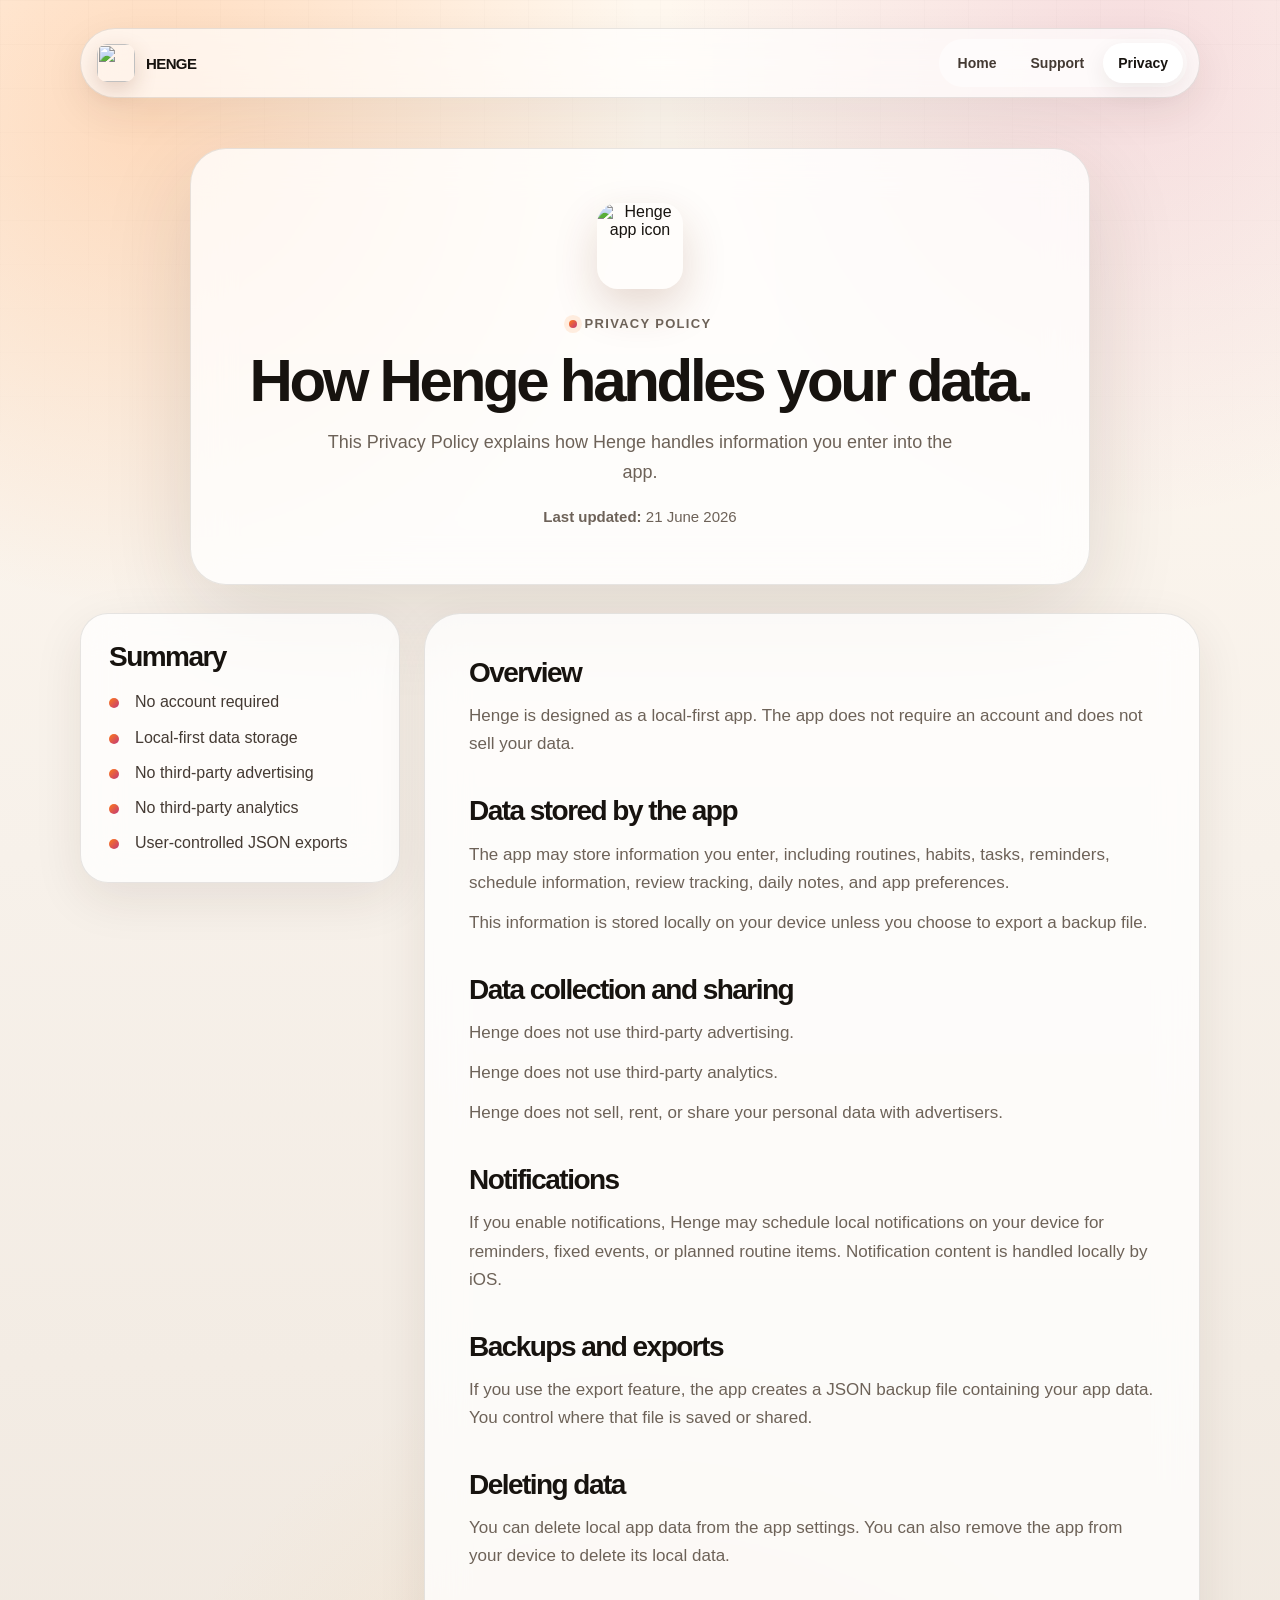
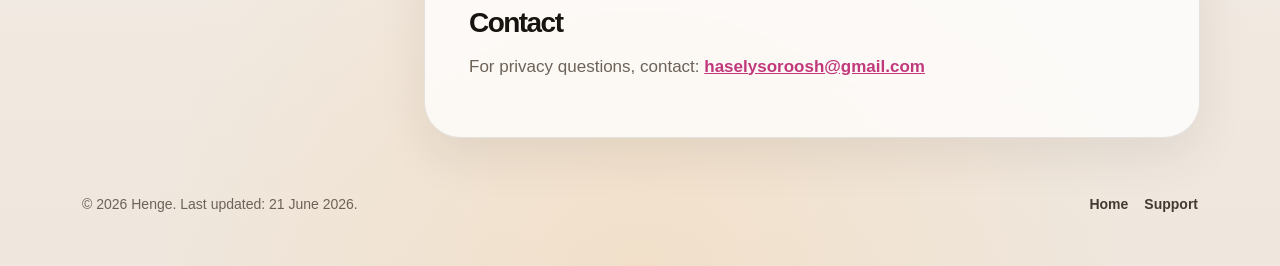
==== privacy.html @ 67170b32 "Improve Henge website UI and UX" ====
<!doctype html>
<html lang="en">
<head>
  <meta charset="utf-8">
  <meta name="viewport" content="width=device-width, initial-scale=1">

  <title>Henge Privacy Policy</title>
  <meta name="description" content="Privacy policy for Henge, a routine assistant app.">

  <link rel="stylesheet" href="style.css">
  <link rel="icon" href="assets/favicon.ico">
  <link rel="apple-touch-icon" href="assets/apple-touch-icon.png">
  <link rel="manifest" href="site.webmanifest">

  <meta property="og:title" content="Henge Privacy Policy">
  <meta property="og:description" content="Privacy policy for Henge, a routine assistant app.">
  <meta property="og:image" content="assets/og-image.png">
  <meta property="og:type" content="website">

  <meta name="theme-color" content="#fff8ef">
</head>
<body>
  <a class="skip-link" href="#main">Skip to content</a>

  <div class="site-shell">
    <header class="site-header">
      <a class="brand" href="index.html" aria-label="Henge home">
        <img src="assets/henge-icon.png" alt="" class="brand-icon">
        <span>HENGE</span>
      </a>

      <nav class="site-nav" aria-label="Main navigation">
        <a href="index.html">Home</a>
        <a href="support.html">Support</a>
        <a aria-current="page" href="privacy.html">Privacy</a>
      </nav>
    </header>

    <main id="main">
      <section class="subpage-hero policy-hero">
        <img class="page-icon" src="assets/henge-icon.png" alt="Henge app icon">
        <p class="eyebrow">Privacy Policy</p>
        <h1>How Henge handles your data.</h1>
        <p>This Privacy Policy explains how Henge handles information you enter into the app.</p>
        <p class="last-updated"><strong>Last updated:</strong> 21 June 2026</p>
      </section>

      <section class="policy-layout">
        <aside class="policy-summary" aria-label="Privacy summary">
          <h2>Summary</h2>
          <ul>
            <li>No account required</li>
            <li>Local-first data storage</li>
            <li>No third-party advertising</li>
            <li>No third-party analytics</li>
            <li>User-controlled JSON exports</li>
          </ul>
        </aside>

        <article class="policy-card">
          <h2>Overview</h2>
          <p>Henge is designed as a local-first app. The app does not require an account and does not sell your data.</p>

          <h2>Data stored by the app</h2>
          <p>The app may store information you enter, including routines, habits, tasks, reminders, schedule information, review tracking, daily notes, and app preferences.</p>
          <p>This information is stored locally on your device unless you choose to export a backup file.</p>

          <h2>Data collection and sharing</h2>
          <p>Henge does not use third-party advertising.</p>
          <p>Henge does not use third-party analytics.</p>
          <p>Henge does not sell, rent, or share your personal data with advertisers.</p>

          <h2>Notifications</h2>
          <p>If you enable notifications, Henge may schedule local notifications on your device for reminders, fixed events, or planned routine items. Notification content is handled locally by iOS.</p>

          <h2>Backups and exports</h2>
          <p>If you use the export feature, the app creates a JSON backup file containing your app data. You control where that file is saved or shared.</p>

          <h2>Deleting data</h2>
          <p>You can delete local app data from the app settings. You can also remove the app from your device to delete its local data.</p>

          <h2>Contact</h2>
          <p>For privacy questions, contact: <a href="mailto:haselysoroosh@gmail.com">haselysoroosh@gmail.com</a></p>
        </article>
      </section>
    </main>

    <footer class="site-footer">
      <p>© 2026 Henge. Last updated: 21 June 2026.</p>
      <div>
        <a href="index.html">Home</a>
        <a href="support.html">Support</a>
      </div>
    </footer>
  </div>
</body>
</html>
---- style.css ----
:root {
  color-scheme: light;
  --page: #f7f1ea;
  --page-warm: #fff8ef;
  --surface: rgba(255, 255, 255, 0.76);
  --surface-solid: #ffffff;
  --surface-muted: rgba(255, 247, 237, 0.72);
  --text: #17130f;
  --muted: #6d6258;
  --muted-strong: #443a33;
  --line: rgba(42, 31, 22, 0.11);
  --line-strong: rgba(42, 31, 22, 0.18);
  --accent: #ff7a18;
  --accent-2: #c1387b;
  --accent-3: #5b2cab;
  --success: #2f8b61;
  --shadow: 0 28px 90px rgba(55, 36, 22, 0.14);
  --soft-shadow: 0 16px 50px rgba(55, 36, 22, 0.09);
  --radius-xl: 36px;
  --radius-lg: 28px;
  --radius-md: 20px;
  --content: 1120px;
}

* {
  box-sizing: border-box;
}

html {
  min-height: 100%;
  background: var(--page);
  scroll-behavior: smooth;
}

body {
  margin: 0;
  min-height: 100%;
  color: var(--text);
  font-family: -apple-system, BlinkMacSystemFont, "SF Pro Display", "SF Pro Text", "Segoe UI", sans-serif;
  text-rendering: optimizeLegibility;
  background:
    radial-gradient(circle at 12% 6%, rgba(255, 122, 24, 0.24), transparent 31rem),
    radial-gradient(circle at 88% 3%, rgba(193, 56, 123, 0.14), transparent 29rem),
    radial-gradient(circle at 50% 100%, rgba(255, 184, 94, 0.16), transparent 32rem),
    linear-gradient(180deg, #fff8ef 0%, #f7f1ea 46%, #efe7de 100%);
}

body::before {
  content: "";
  position: fixed;
  inset: 0;
  pointer-events: none;
  opacity: 0.45;
  background-image: linear-gradient(rgba(23, 19, 15, 0.04) 1px, transparent 1px), linear-gradient(90deg, rgba(23, 19, 15, 0.04) 1px, transparent 1px);
  background-size: 44px 44px;
  mask-image: linear-gradient(to bottom, rgba(0, 0, 0, 0.75), transparent 72%);
}

img {
  max-width: 100%;
}

a {
  color: inherit;
}

.skip-link {
  position: absolute;
  left: 16px;
  top: -80px;
  z-index: 10;
  padding: 10px 14px;
  border-radius: 999px;
  color: #fff;
  background: var(--text);
  text-decoration: none;
}

.skip-link:focus {
  top: 16px;
}

.site-shell {
  position: relative;
  width: min(var(--content), calc(100% - 48px));
  margin: 0 auto;
  padding: 28px 0 54px;
}

.site-header {
  position: sticky;
  top: 16px;
  z-index: 5;
  display: flex;
  align-items: center;
  justify-content: space-between;
  gap: 20px;
  min-height: 64px;
  margin-bottom: 50px;
  padding: 10px 12px 10px 16px;
  border: 1px solid var(--line);
  border-radius: 999px;
  background: rgba(255, 255, 255, 0.66);
  box-shadow: 0 14px 42px rgba(55, 36, 22, 0.08);
  backdrop-filter: blur(22px);
}

.brand {
  display: inline-flex;
  align-items: center;
  gap: 11px;
  min-width: 0;
  color: var(--text);
  text-decoration: none;
  font-size: 15px;
  font-weight: 900;
  letter-spacing: -0.04em;
}

.brand-icon {
  width: 38px;
  height: 38px;
  flex: 0 0 auto;
  object-fit: cover;
  border-radius: 10px;
  box-shadow: 0 8px 22px rgba(119, 49, 18, 0.20);
}

.site-nav {
  display: flex;
  align-items: center;
  gap: 4px;
  padding: 4px;
  border-radius: 999px;
  background: rgba(255, 255, 255, 0.52);
}

.site-nav a {
  display: inline-flex;
  align-items: center;
  justify-content: center;
  min-height: 40px;
  padding: 0 15px;
  border-radius: 999px;
  color: var(--muted-strong);
  text-decoration: none;
  font-size: 14px;
  font-weight: 700;
  white-space: nowrap;
}

.site-nav a:hover,
.site-nav a[aria-current="page"] {
  color: var(--text);
  background: var(--surface-solid);
  box-shadow: 0 8px 22px rgba(55, 36, 22, 0.08);
}

.hero {
  display: grid;
  grid-template-columns: minmax(0, 1.05fr) minmax(360px, 0.95fr);
  gap: 32px;
  align-items: stretch;
  margin-bottom: 26px;
}

.hero-copy,
.hero-visual,
.feature-strip,
.info-card,
.privacy-band,
.final-cta,
.subpage-hero,
.contact-card,
.policy-card,
.policy-summary,
.faq-card {
  border: 1px solid var(--line);
  background: var(--surface);
  box-shadow: var(--soft-shadow);
  backdrop-filter: blur(20px);
}

.hero-copy {
  min-height: 620px;
  padding: 58px;
  border-radius: var(--radius-xl);
  box-shadow: var(--shadow);
}

.eyebrow {
  display: inline-flex;
  align-items: center;
  gap: 8px;
  margin: 0 0 18px;
  color: var(--accent-2);
  font-size: 13px;
  font-weight: 850;
  letter-spacing: 0.10em;
  text-transform: uppercase;
}

.eyebrow::before {
  content: "";
  width: 8px;
  height: 8px;
  border-radius: 999px;
  background: linear-gradient(135deg, var(--accent), var(--accent-2));
  box-shadow: 0 0 0 5px rgba(255, 122, 24, 0.12);
}

h1,
h2,
h3,
p {
  margin-top: 0;
}

h1,
h2,
h3 {
  letter-spacing: -0.055em;
  color: var(--text);
}

.hero h1 {
  max-width: 720px;
  margin-bottom: 24px;
  font-size: clamp(56px, 8vw, 92px);
  line-height: 0.9;
  font-weight: 950;
}

.hero-text {
  max-width: 650px;
  margin-bottom: 34px;
  color: var(--muted);
  font-size: 20px;
  line-height: 1.55;
}

.hero-actions {
  display: flex;
  flex-wrap: wrap;
  gap: 12px;
  margin-bottom: 44px;
}

.button {
  display: inline-flex;
  align-items: center;
  justify-content: center;
  min-height: 50px;
  padding: 0 22px;
  border-radius: 999px;
  text-decoration: none;
  font-size: 15px;
  font-weight: 820;
  transition: transform 160ms ease, box-shadow 160ms ease, background 160ms ease;
}

.button:hover {
  transform: translateY(-1px);
}

.button.primary {
  color: #fff;
  background: linear-gradient(135deg, var(--accent), var(--accent-2));
  box-shadow: 0 16px 34px rgba(193, 56, 123, 0.24);
}

.button.secondary {
  color: var(--text);
  border: 1px solid var(--line-strong);
  background: rgba(255, 255, 255, 0.78);
  box-shadow: 0 12px 28px rgba(55, 36, 22, 0.08);
}

.proof-grid {
  display: grid;
  grid-template-columns: repeat(3, minmax(0, 1fr));
  gap: 12px;
  margin: 0;
}

.proof-grid div {
  padding: 17px;
  border: 1px solid var(--line);
  border-radius: 22px;
  background: rgba(255, 255, 255, 0.58);
}

.proof-grid dt {
  margin-bottom: 4px;
  color: var(--text);
  font-size: 14px;
  font-weight: 850;
}

.proof-grid dd {
  margin: 0;
  color: var(--muted);
  font-size: 13px;
  line-height: 1.35;
}

.hero-visual {
  position: relative;
  overflow: hidden;
  min-height: 620px;
  padding: 28px;
  border-radius: var(--radius-xl);
  background:
    radial-gradient(circle at 50% 0%, rgba(255, 122, 24, 0.28), transparent 24rem),
    linear-gradient(180deg, rgba(255, 255, 255, 0.78), rgba(255, 245, 235, 0.74));
  box-shadow: var(--shadow);
}

.hero-visual::before {
  content: "";
  position: absolute;
  width: 240px;
  height: 240px;
  right: -74px;
  top: -72px;
  border-radius: 999px;
  background: linear-gradient(135deg, rgba(255, 122, 24, 0.36), rgba(193, 56, 123, 0.22));
  filter: blur(2px);
}

.device-card {
  position: relative;
  display: flex;
  flex-direction: column;
  min-height: 100%;
  padding: 24px;
  border: 1px solid rgba(255, 255, 255, 0.68);
  border-radius: 32px;
  background: rgba(255, 255, 255, 0.70);
  box-shadow: inset 0 1px 0 rgba(255, 255, 255, 0.72), 0 26px 68px rgba(90, 45, 17, 0.15);
}

.device-topbar {
  display: flex;
  align-items: center;
  gap: 13px;
  margin-bottom: 28px;
}

.device-icon {
  width: 58px;
  height: 58px;
  object-fit: cover;
  border-radius: 15px;
  box-shadow: 0 12px 26px rgba(119, 49, 18, 0.20);
}

.device-topbar strong,
.device-topbar span {
  display: block;
}

.device-topbar strong {
  font-size: 22px;
  letter-spacing: -0.04em;
}

.device-topbar span {
  color: var(--muted);
  font-size: 14px;
}

.focus-card {
  padding: 28px;
  border-radius: 28px;
  color: #fff;
  background:
    radial-gradient(circle at 10% 10%, rgba(255, 210, 135, 0.32), transparent 15rem),
    linear-gradient(135deg, #25162f, #9d1f63 48%, #f16918);
  box-shadow: 0 22px 54px rgba(166, 55, 41, 0.26);
}

.focus-label {
  display: inline-flex;
  margin-bottom: 52px;
  color: rgba(255, 255, 255, 0.78);
  font-size: 12px;
  font-weight: 820;
  letter-spacing: 0.10em;
  text-transform: uppercase;
}

.focus-card h2 {
  margin-bottom: 12px;
  color: #fff;
  font-size: clamp(34px, 5vw, 52px);
  line-height: 0.95;
}

.focus-card p {
  max-width: 320px;
  margin-bottom: 0;
  color: rgba(255, 255, 255, 0.78);
  line-height: 1.55;
}

.task-list {
  display: grid;
  gap: 12px;
  margin-top: auto;
  padding-top: 24px;
}

.task-row {
  display: grid;
  grid-template-columns: 24px minmax(0, 1fr) auto;
  gap: 12px;
  align-items: center;
  padding: 16px;
  border: 1px solid var(--line);
  border-radius: 20px;
  background: rgba(255, 255, 255, 0.68);
}

.task-row span {
  width: 18px;
  height: 18px;
  border: 2px solid rgba(68, 58, 51, 0.26);
  border-radius: 999px;
}

.task-row.complete span {
  border-color: var(--success);
  background: radial-gradient(circle, var(--success) 42%, transparent 45%);
}

.task-row.active {
  border-color: rgba(255, 122, 24, 0.36);
  background: rgba(255, 248, 239, 0.88);
}

.task-row.active span {
  border-color: var(--accent);
  box-shadow: 0 0 0 5px rgba(255, 122, 24, 0.13);
}

.task-row p {
  overflow: hidden;
  margin: 0;
  color: var(--muted-strong);
  font-size: 14px;
  font-weight: 700;
  text-overflow: ellipsis;
  white-space: nowrap;
}

.task-row time {
  color: var(--muted);
  font-size: 13px;
  font-weight: 750;
}

.feature-strip {
  display: grid;
  grid-template-columns: repeat(3, 1fr);
  gap: 1px;
  overflow: hidden;
  margin-bottom: 84px;
  border-radius: 30px;
  background: var(--line);
}

.feature-strip article {
  padding: 30px;
  background: rgba(255, 255, 255, 0.72);
}

.feature-number,
.card-kicker {
  display: inline-block;
  margin-bottom: 18px;
  color: var(--accent-2);
  font-size: 12px;
  font-weight: 900;
  letter-spacing: 0.11em;
  text-transform: uppercase;
}

.feature-strip h2,
.info-card h3,
.timeline h3,
.faq-card h3 {
  margin-bottom: 12px;
  font-size: 26px;
  line-height: 1.08;
}

.feature-strip p,
.info-card p,
.timeline p,
.privacy-band p,
.final-cta p,
.subpage-hero p,
.contact-card p,
.faq-card p,
.policy-card p,
.section-copy p {
  color: var(--muted);
  line-height: 1.65;
}

.section {
  display: grid;
  grid-template-columns: minmax(0, 0.92fr) minmax(0, 1.08fr);
  gap: 70px;
  align-items: start;
  margin-bottom: 30px;
}

.section-heading h2,
.privacy-band h2,
.final-cta h2,
.subpage-hero h1 {
  margin-bottom: 0;
  font-size: clamp(38px, 5vw, 60px);
  line-height: 0.96;
}

.section-copy {
  padding-top: 36px;
}

.section-copy p {
  margin-bottom: 0;
  font-size: 18px;
}

.centered {
  max-width: 740px;
  margin-inline: auto;
  text-align: center;
}

.cards-grid {
  display: grid;
  grid-template-columns: repeat(3, 1fr);
  gap: 22px;
  margin-bottom: 92px;
}

.info-card,
.contact-card,
.faq-card {
  border-radius: var(--radius-lg);
  padding: 30px;
}

.info-card {
  min-height: 260px;
}

.workflow {
  margin-bottom: 92px;
}

.timeline {
  position: relative;
  display: grid;
  grid-template-columns: repeat(3, 1fr);
  gap: 22px;
  margin-top: 30px;
}

.timeline article {
  padding: 28px;
  border: 1px solid var(--line);
  border-radius: var(--radius-lg);
  background: rgba(255, 255, 255, 0.68);
  box-shadow: var(--soft-shadow);
}

.timeline span {
  display: inline-flex;
  align-items: center;
  justify-content: center;
  width: 38px;
  height: 38px;
  margin-bottom: 22px;
  border-radius: 999px;
  color: #fff;
  font-size: 14px;
  font-weight: 900;
  background: linear-gradient(135deg, var(--accent), var(--accent-2));
}

.privacy-band {
  display: grid;
  grid-template-columns: minmax(0, 1fr) auto;
  gap: 28px;
  align-items: center;
  margin-bottom: 28px;
  padding: 38px;
  border-radius: var(--radius-xl);
  background:
    radial-gradient(circle at 100% 0%, rgba(255, 122, 24, 0.20), transparent 22rem),
    rgba(255, 255, 255, 0.72);
}

.privacy-band h2 {
  max-width: 720px;
  margin-bottom: 16px;
}

.privacy-band p {
  max-width: 760px;
  margin-bottom: 0;
  font-size: 17px;
}

.final-cta {
  padding: 46px 34px;
  border-radius: var(--radius-xl);
  text-align: center;
  background:
    radial-gradient(circle at 50% 0%, rgba(255, 122, 24, 0.16), transparent 24rem),
    rgba(255, 255, 255, 0.70);
}

.cta-icon,
.page-icon {
  display: block;
  object-fit: cover;
  box-shadow: 0 18px 44px rgba(119, 49, 18, 0.18);
}

.cta-icon {
  width: 76px;
  height: 76px;
  margin: 0 auto 22px;
  border-radius: 19px;
}

.final-cta h2 {
  margin-bottom: 14px;
}

.final-cta p {
  max-width: 620px;
  margin: 0 auto 26px;
  font-size: 17px;
}

.site-footer {
  display: flex;
  justify-content: space-between;
  gap: 20px;
  margin-top: 36px;
  padding: 22px 2px 0;
  color: var(--muted);
  font-size: 14px;
}

.site-footer p {
  margin: 0;
}

.site-footer div {
  display: flex;
  gap: 16px;
}

.site-footer a {
  color: var(--muted-strong);
  text-decoration: none;
  font-weight: 700;
}

.subpage-hero {
  max-width: 900px;
  margin: 0 auto 28px;
  padding: 54px;
  border-radius: var(--radius-xl);
  text-align: center;
  box-shadow: var(--shadow);
}

.page-icon {
  width: 86px;
  height: 86px;
  margin: 0 auto 24px;
  border-radius: 21px;
}

.subpage-hero h1 {
  margin-bottom: 18px;
}

.subpage-hero p:not(.eyebrow) {
  max-width: 660px;
  margin: 0 auto;
  font-size: 18px;
}

.last-updated {
  margin-top: 18px !important;
  font-size: 15px !important;
}

.support-layout {
  display: grid;
  grid-template-columns: minmax(280px, 0.8fr) minmax(0, 1.2fr);
  gap: 22px;
  margin-bottom: 78px;
}

.contact-card {
  background:
    radial-gradient(circle at 0% 0%, rgba(255, 122, 24, 0.16), transparent 18rem),
    rgba(255, 255, 255, 0.72);
}

.contact-card h2,
.large-card h2,
.policy-summary h2,
.policy-card h2 {
  margin-bottom: 14px;
  font-size: 28px;
  line-height: 1.08;
}

.email-link {
  display: inline-flex;
  align-items: center;
  min-height: 46px;
  margin-top: 12px;
  padding: 0 16px;
  border: 1px solid var(--line-strong);
  border-radius: 999px;
  background: rgba(255, 255, 255, 0.78);
  color: var(--text);
  font-weight: 820;
  text-decoration: none;
}

.large-card {
  min-height: auto;
}

.clean-list {
  display: grid;
  grid-template-columns: repeat(2, minmax(0, 1fr));
  gap: 10px;
  margin: 20px 0 0;
  padding: 0;
  list-style: none;
}

.clean-list li {
  padding: 11px 13px;
  border: 1px solid var(--line);
  border-radius: 16px;
  color: var(--muted-strong);
  background: rgba(255, 255, 255, 0.58);
  font-size: 14px;
  font-weight: 750;
}

.faq-section {
  margin-bottom: 16px;
}

.faq-grid {
  display: grid;
  grid-template-columns: repeat(2, 1fr);
  gap: 20px;
  margin-top: 28px;
}

.faq-card {
  min-height: 190px;
}

.policy-layout {
  display: grid;
  grid-template-columns: 320px minmax(0, 1fr);
  gap: 24px;
  align-items: start;
}

.policy-summary {
  position: sticky;
  top: 104px;
  padding: 28px;
  border-radius: var(--radius-lg);
}

.policy-summary ul {
  display: grid;
  gap: 12px;
  margin: 18px 0 0;
  padding: 0;
  list-style: none;
}

.policy-summary li {
  position: relative;
  padding-left: 26px;
  color: var(--muted-strong);
  line-height: 1.45;
}

.policy-summary li::before {
  content: "";
  position: absolute;
  left: 0;
  top: 0.52em;
  width: 10px;
  height: 10px;
  border-radius: 999px;
  background: linear-gradient(135deg, var(--accent), var(--accent-2));
}

.policy-card {
  padding: 44px;
  border-radius: var(--radius-xl);
}

.policy-card h2:not(:first-child) {
  margin-top: 38px;
}

.policy-card p {
  margin-bottom: 12px;
  font-size: 17px;
}

.policy-card a {
  color: var(--accent-2);
  font-weight: 800;
}

@media (max-width: 980px) {
  .site-shell {
    width: min(100% - 32px, var(--content));
  }

  .hero {
    grid-template-columns: 1fr;
  }

  .hero-copy,
  .hero-visual {
    min-height: auto;
  }

  .hero-copy {
    padding: 44px;
  }

  .hero-visual {
    padding: 22px;
  }

  .feature-strip,
  .cards-grid,
  .timeline {
    grid-template-columns: 1fr;
  }

  .section,
  .privacy-band,
  .support-layout,
  .policy-layout {
    grid-template-columns: 1fr;
  }

  .section {
    gap: 14px;
  }

  .section-copy {
    padding-top: 0;
  }

  .policy-summary {
    position: static;
  }
}

@media (max-width: 720px) {
  body::before {
    background-size: 36px 36px;
  }

  .site-shell {
    width: min(100% - 24px, var(--content));
    padding-top: 16px;
  }

  .site-header {
    position: static;
    flex-direction: column;
    align-items: stretch;
    gap: 12px;
    margin-bottom: 24px;
    padding: 14px;
    border-radius: 26px;
  }

  .brand {
    justify-content: center;
  }

  .site-nav {
    justify-content: center;
    overflow-x: auto;
  }

  .site-nav a {
    flex: 1 0 auto;
    padding-inline: 12px;
  }

  .hero {
    gap: 18px;
  }

  .hero-copy {
    padding: 34px 22px;
    border-radius: 30px;
  }

  .hero h1 {
    font-size: clamp(48px, 15vw, 66px);
  }

  .hero-text,
  .section-copy p,
  .privacy-band p,
  .final-cta p,
  .subpage-hero p:not(.eyebrow) {
    font-size: 16px;
  }

  .hero-actions {
    margin-bottom: 28px;
  }

  .button {
    width: 100%;
  }

  .proof-grid {
    grid-template-columns: 1fr;
  }

  .device-card {
    padding: 18px;
    border-radius: 26px;
  }

  .focus-card {
    padding: 24px;
    border-radius: 24px;
  }

  .focus-label {
    margin-bottom: 34px;
  }

  .task-row {
    grid-template-columns: 22px minmax(0, 1fr);
  }

  .task-row time {
    display: none;
  }

  .feature-strip {
    margin-bottom: 56px;
    border-radius: 26px;
  }

  .feature-strip article,
  .info-card,
  .contact-card,
  .faq-card,
  .timeline article {
    padding: 24px;
  }

  .section-heading h2,
  .privacy-band h2,
  .final-cta h2,
  .subpage-hero h1 {
    font-size: clamp(34px, 11vw, 46px);
  }

  .cards-grid,
  .workflow {
    margin-bottom: 58px;
  }

  .privacy-band,
  .final-cta,
  .subpage-hero,
  .policy-card {
    padding: 28px 22px;
    border-radius: 30px;
  }

  .faq-grid,
  .clean-list {
    grid-template-columns: 1fr;
  }

  .policy-card h2:not(:first-child) {
    margin-top: 30px;
  }

  .site-footer {
    flex-direction: column;
    align-items: center;
    text-align: center;
  }
}

@media (prefers-reduced-motion: reduce) {
  html {
    scroll-behavior: auto;
  }

  *,
  *::before,
  *::after {
    animation-duration: 0.01ms !important;
    animation-iteration-count: 1 !important;
    scroll-behavior: auto !important;
    transition-duration: 0.01ms !important;
  }
}
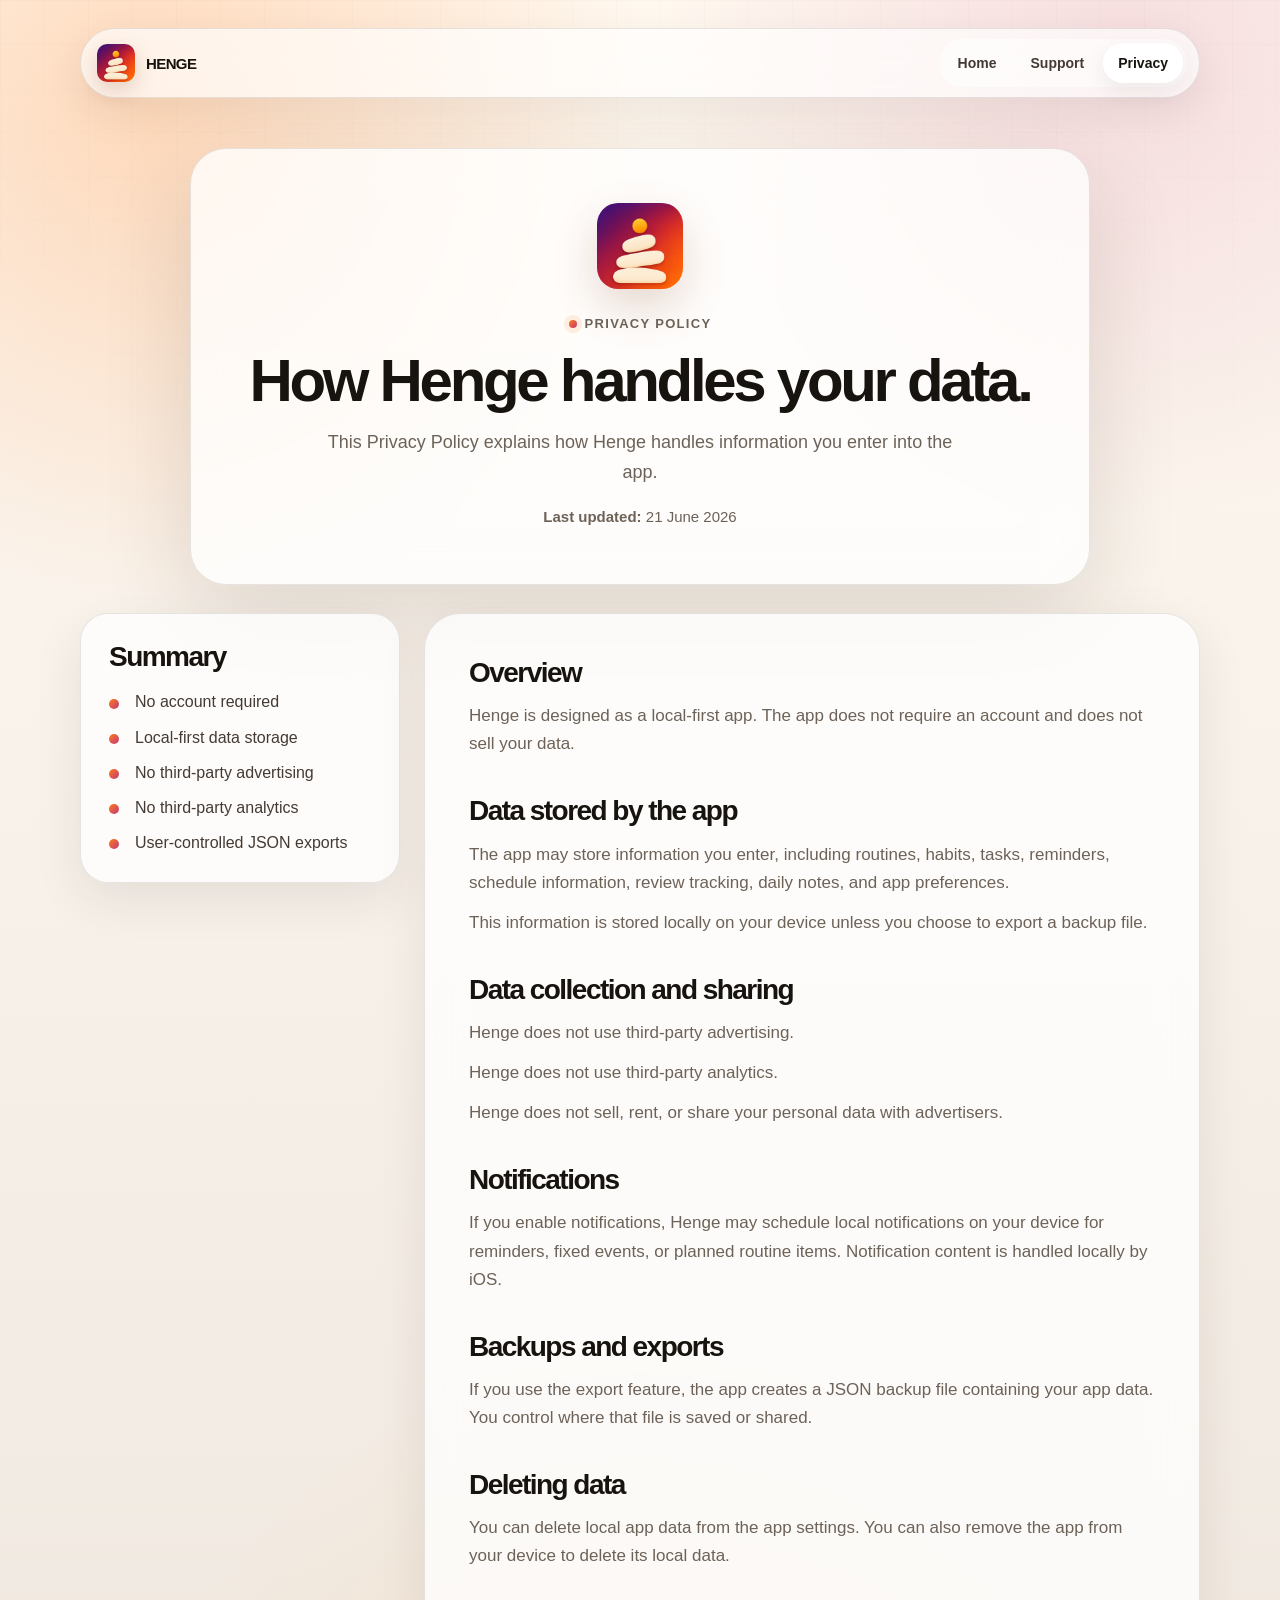
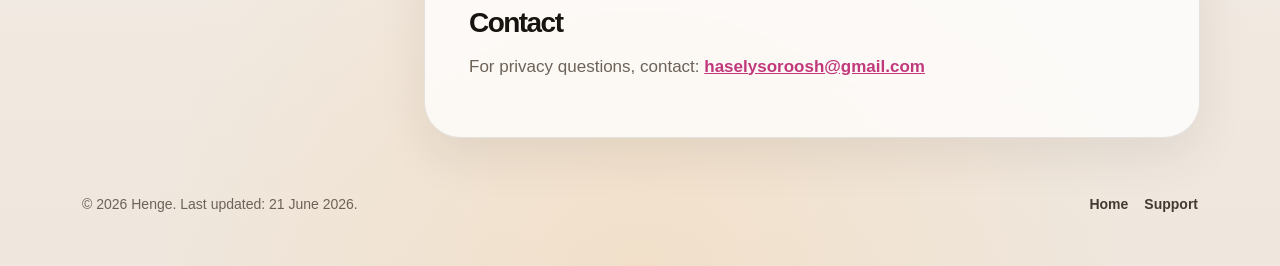
==== commit 207f1f64: "Use clean Henge homepage URL" ====
--- a/privacy.html
+++ b/privacy.html
@@ -24,13 +24,13 @@
 
   <div class="site-shell">
     <header class="site-header">
-      <a class="brand" href="index.html" aria-label="Henge home">
+      <a class="brand" href="/henge/" aria-label="Henge home">
         <img src="assets/henge-icon.png" alt="" class="brand-icon">
         <span>HENGE</span>
       </a>
 
       <nav class="site-nav" aria-label="Main navigation">
-        <a href="index.html">Home</a>
+        <a href="/henge/">Home</a>
         <a href="support.html">Support</a>
         <a aria-current="page" href="privacy.html">Privacy</a>
       </nav>
@@ -88,7 +88,7 @@
     <footer class="site-footer">
       <p>© 2026 Henge. Last updated: 21 June 2026.</p>
       <div>
-        <a href="index.html">Home</a>
+        <a href="/henge/">Home</a>
         <a href="support.html">Support</a>
       </div>
     </footer>
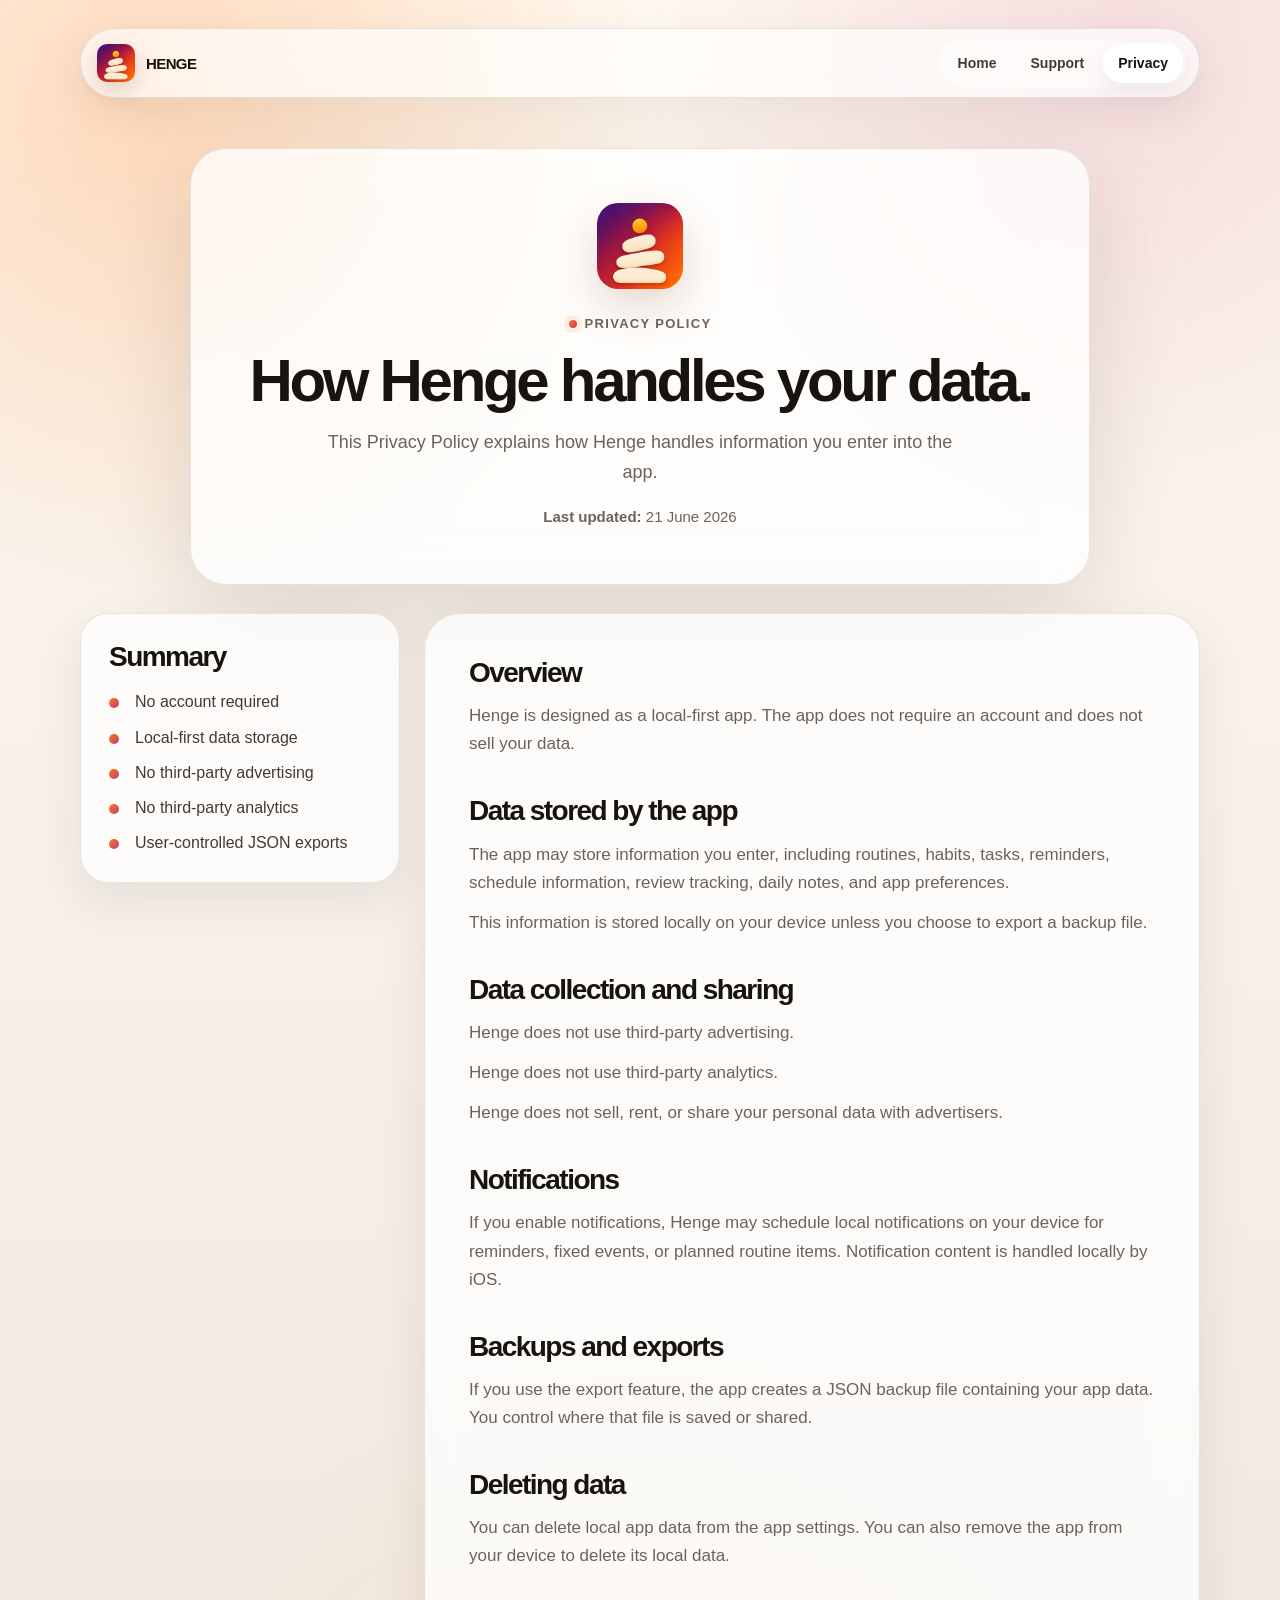
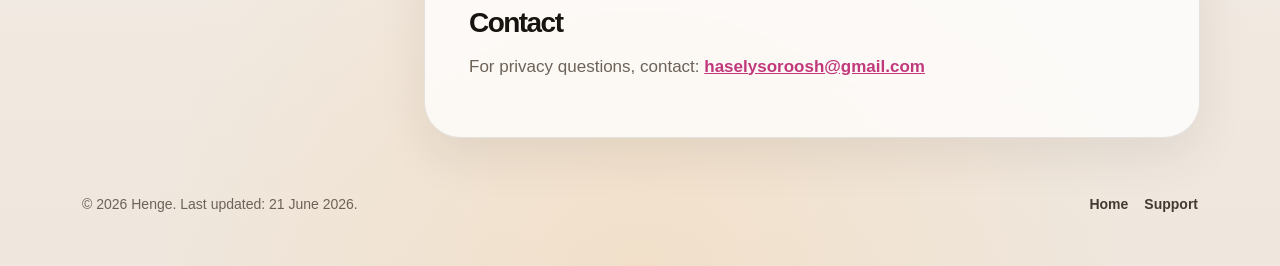
==== commit c7495d9d: "Use relative home link for Henge site" ====
--- a/privacy.html
+++ b/privacy.html
@@ -24,13 +24,13 @@
 
   <div class="site-shell">
     <header class="site-header">
-      <a class="brand" href="/henge/" aria-label="Henge home">
+      <a class="brand" href="./" aria-label="Henge home">
         <img src="assets/henge-icon.png" alt="" class="brand-icon">
         <span>HENGE</span>
       </a>
 
       <nav class="site-nav" aria-label="Main navigation">
-        <a href="/henge/">Home</a>
+        <a href="./">Home</a>
         <a href="support.html">Support</a>
         <a aria-current="page" href="privacy.html">Privacy</a>
       </nav>
@@ -88,7 +88,7 @@
     <footer class="site-footer">
       <p>© 2026 Henge. Last updated: 21 June 2026.</p>
       <div>
-        <a href="/henge/">Home</a>
+        <a href="./">Home</a>
         <a href="support.html">Support</a>
       </div>
     </footer>
